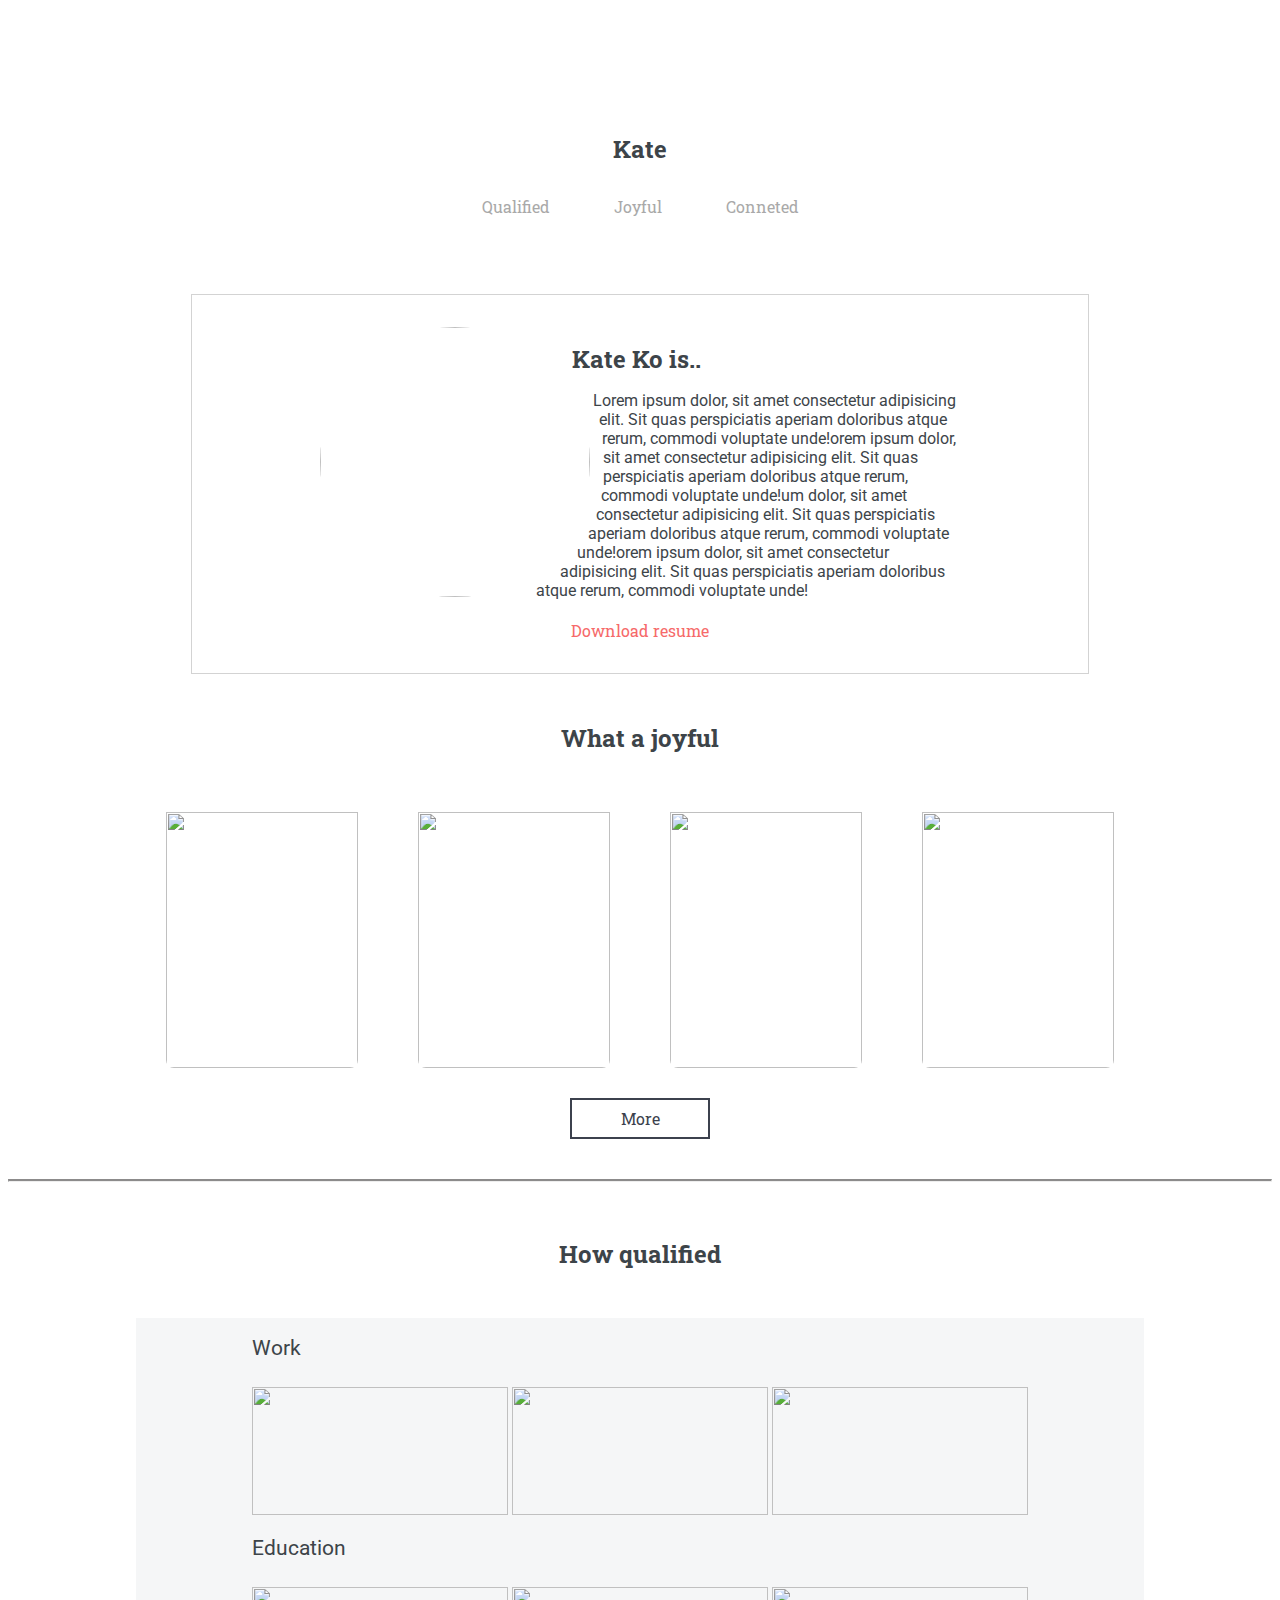
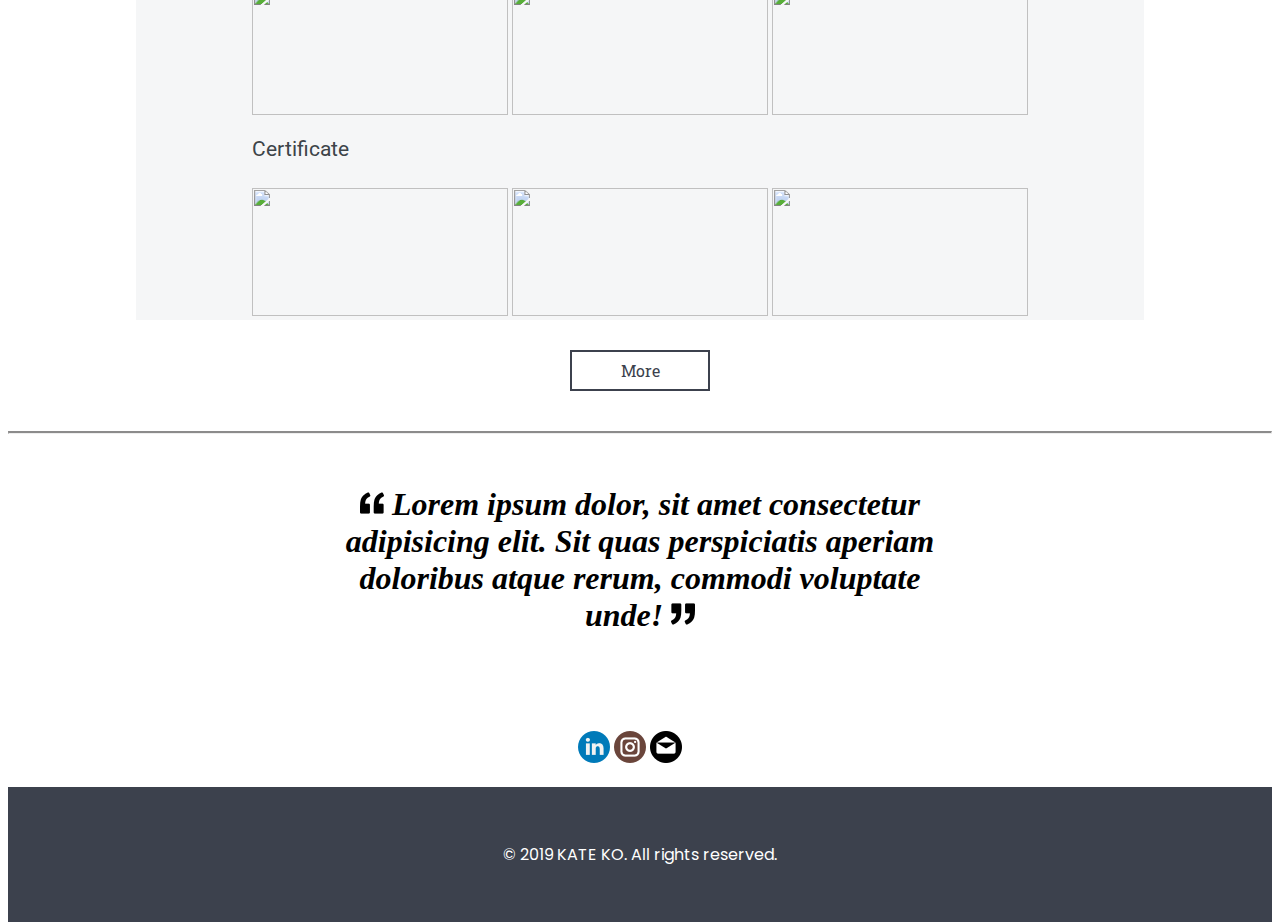
==== index.html @ 706d8738 "moved the file locations" ====
<!DOCTYPE html>
<html lang="en">
<head>
  <meta charset="UTF-8">
  <meta name="viewport" content="width=device-width, initial-scale=1.0">
  <meta http-equiv="X-UA-Compatible" content="ie=edge">
  <title>Kate Portfolio</title>
  <link rel="stylesheet" href="style.css">
</head>
<body>
  <div class="grid1">
    <header>
      <h1><a href="index.html">Kate</a></h1>
      <nav>
        <ul>
          <li><a href="#">Qualified</a></li>
          <li><a href="#">Joyful</a></li>
          <li><a href="#">Conneted</a></li>
        </ul>
      </nav>
    </header>  
    <main class="main">
      <section class="section1">
        <div class="profile">
        <img src="https://picsum.photos/300/200" id="mepic" alt="">
        <h1>Kate Ko is..</h1>
        <p> Lorem ipsum dolor, sit amet consectetur adipisicing elit. Sit quas perspiciatis aperiam doloribus atque rerum, commodi voluptate unde!orem ipsum dolor, sit amet consectetur adipisicing elit. Sit quas perspiciatis aperiam doloribus atque rerum, commodi voluptate unde!um dolor, sit amet consectetur adipisicing elit. Sit quas perspiciatis aperiam doloribus atque rerum, commodi voluptate unde!orem ipsum dolor, sit amet consectetur adipisicing elit. Sit quas perspiciatis aperiam doloribus atque rerum, commodi voluptate unde!</p>
        <div><a href="#" class="down">Download resume</a></div>
       </div>
      </section>
      <section>
        <div class="title"><h1>What a joyful</h1></div>
        <div class="section2">
          <img src="https://picsum.photos/300/300" alt="">
          <img src="https://picsum.photos/300/300" alt="">
          <img src="https://picsum.photos/300/300" alt="">
          <img src="https://picsum.photos/300/300" alt="">
        </div> 
        <div><a href="#" class="more">More</a></div>
      </section>
      <hr class="hr1">
      <section>
        <div class="title"><h1>How qualified</h1></div>
        <div class="section3">
          <div class="work">
            <h2>Work</h2>
            <img src="https://picsum.photos/300/200" alt="">
            <img src="https://picsum.photos/300/300" alt="">
            <img src="https://picsum.photos/300/300" alt="">
          </div>
          <div class="edu"><h2>Education</h2>
            <img src="https://picsum.photos/300/200" alt="">
            <img src="https://picsum.photos/300/300" alt="">
            <img src="https://picsum.photos/300/300" alt="">
          </div>
          <div class="certi"><h2>Certificate</h2>
            <img src="https://picsum.photos/300/200" alt="">
            <img src="https://picsum.photos/300/300" alt="">
            <img src="https://picsum.photos/300/300" alt="">
          </div>
        </div>  
        <div><a href="#" class="more">More</a></div>
      </section>
      <hr class="hr1">
      <section class="section4">
        <div class="quote">
          <cite> Lorem ipsum dolor, sit amet consectetur adipisicing elit. Sit quas perspiciatis aperiam doloribus atque rerum, commodi voluptate unde!</cite>
        </div>
      </section>
      <div class="social">
          <a href="#" class=""><img src="img/linkedin.png" alt="Linked in"></a>
          <a href="#" class=""><img src="img/instagram.png" alt="instagram"></a>
          <a href="#" class=""><img src="img/email.png" alt="instagram"></a>
      </div>
      <footer>
          <h6>&copy; 2019 KATE KO. All rights reserved.</h6>
      </footer> 
    </main>
  </div>



</body>
</html>
---- style.css ----
@import url("set.css");
@import url("font.css");

/* homepage  */


.grid1{
  display: grid;
  grid-template-columns: 1fr;
  grid-template-rows: [pg-st] 30vh [mn-st] 5vh [hd-end] auto [mn-end];
  grid-gap: 1em;
}

header{
  padding: 5em 0;
 
  background-image: url('https://picsum.photos/2000/2000');
  background-repeat: no-repeat;
  background-position: contain;
  color: darkgray;
  text-align: center;
 

  grid-column: 1/-1;
  grid-row: pg-st / hd-end;

  display: flex;
  flex-direction: column;
  justify-content: center;

}



nav ul{
  padding-left: 0;
  list-style-type: none;

  display: flex;
  justify-content: center;
}

nav a{
  padding: 2em;
  color: darkgray;
  text-decoration: none;
}

nav a:hover {
  color: #f66a6a;
}


.main {
  grid-column: 1/-1;
  grid-row: mn-st/hd-end;
}

main > section {
  padding: 2em 10vw;
  margin: auto;
  text-align: center;

  display: flex;
  flex-direction: column;
  justify-content: center;

} 


.section1{
  width: 50vw;
  background-color: white;
  border: 1px solid lightgray;
  box-shadow: 1px;
}

.profile {
  text-align: left;

}
#mepic {
  border-radius: 50%;
  margin-right: 17px;
  float: left;
  width: 30vmin;
  height: 30vmin;
  shape-outside: circle(50%);
}

.title{
  text-align: center;
  padding-bottom: 2em;
}

.section2 img{
  padding-top: 10px;
  width: 15vw;
  height: 20vw;
  border-radius: 0.5em;
}

.section2{
  display: flex;
  flex-direction: row;
  justify-content: space-around;
  align-items: center;
  flex-wrap: wrap;
}


.down {
  margin-top: 20px;
  color: #f66a6a;
  font-family: "Roboto Slab", serif;
  text-align: center;
  display: block;
}

.more {
  margin: auto;
  margin-top: 30px;
  color: #3c414d;
  font-family: "Roboto Slab", serif;
  text-align: center;
  border: 2px solid #3c414d;
  padding: 0.5em;
  width: 120px;
  display: block;

}

.more:hover{
  background-color: rgba(245, 106, 106, 0.05);
}

section a{
  color: #f66a6a;
  text-decoration: none;
  font-family: "Roboto Slab", serif;
  display: block;
}

hr.hr1{
	border-top: 2px solid #8c8b8b;
}

.section3 img{
  padding-top: 10px;
  width: 20vw;
  height: 10vw;
}

.section3{
  display: flex;
  flex-direction: row;
  justify-content: space-around;
  align-items: center;
  flex-wrap: wrap;
  background-color:#f5f6f7;
}

.section4{
  position: relative;
  height: 25vh;

}

.quote {
  position: absolute;
  left:25%;
  right:25%;
  top: 5%;
  padding: 30px 0 15px 0;
  font-size: 2em;
  font-weight: 600;


}

.quote:before{
  content: url(img/left-quote.png);
 
}
.quote:after{
  content: url(img/right-quote.png);
}

.social{
  padding-right: 20px;
  padding-bottom: 20px;
  text-align: center;
}

footer {
  height: 15vh;
  background-color: #3c414d;
  color: white;

  display: flex;
  justify-content: flex-start;
}
footer h6 {
  margin: auto;
  
  font-size: 1em;
  font-weight: normal;
}


.gallerywrap img{
  padding-top: 10px;
  padding-right: 10px;
  width: 15vw;
  height: 15vw;
  border-radius: 0.5em;
}




/* for cross browsing & responsive  */

@media only screen and (max-width: 600px) { 
  .quote {
    font-size: 1.3em;
  }
  .section1{
    width: 70vw;
  } 

  .section2 img{
    width: 60vw;
    height: 80vw;
    border-radius: 0.5em;
  }

  .section3 img{
    width: 64vw;
    height: 35vw;
  }

  .gallerywrap img{
    padding-top: 70px;
    padding-right: 70px;
  }
  
}
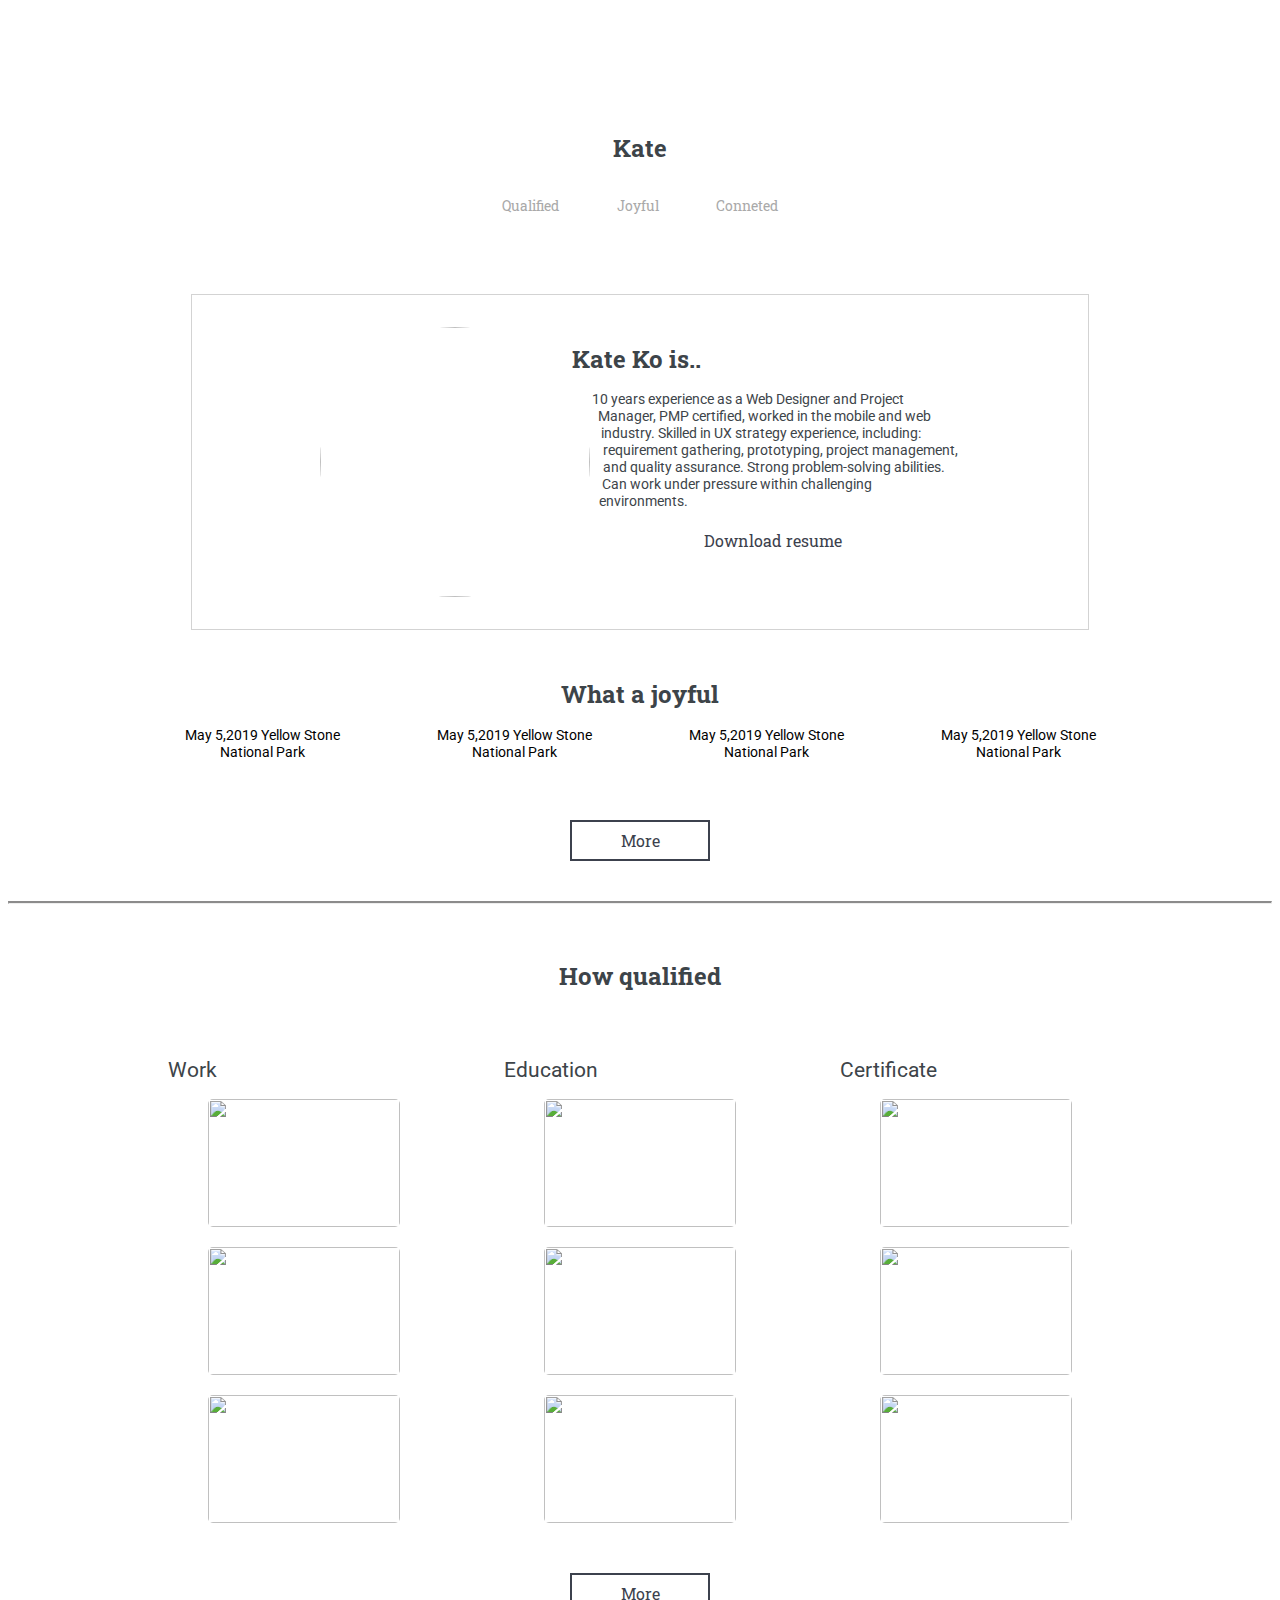
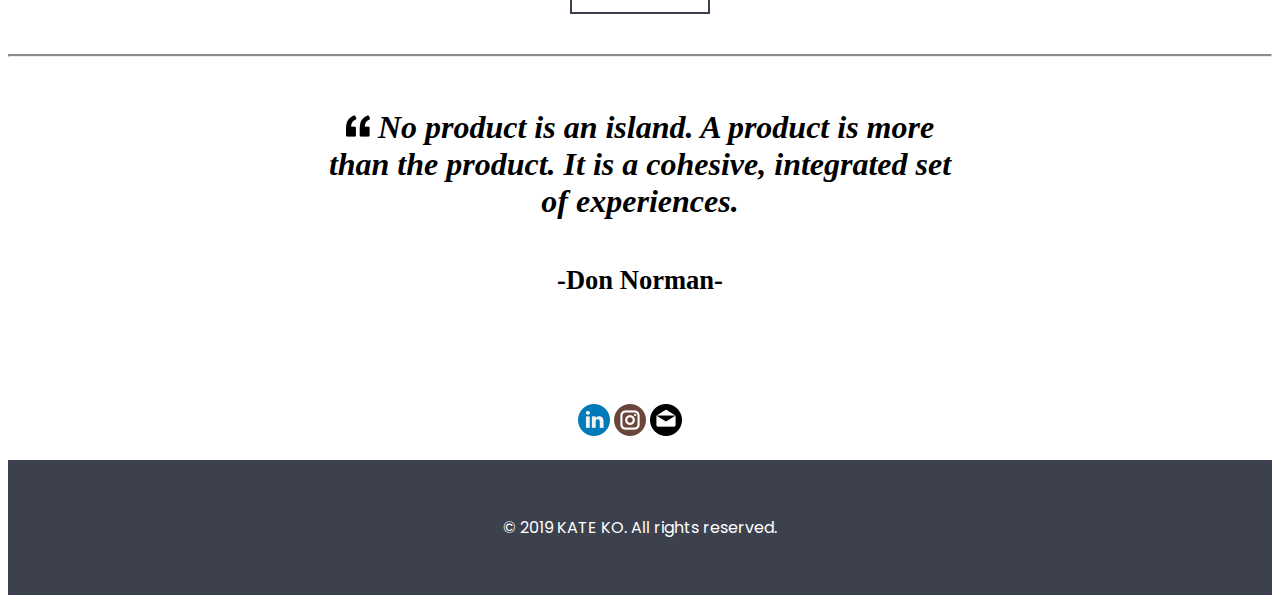
==== commit 17b2f072: "update all page" ====
--- a/index.html
+++ b/index.html
@@ -13,28 +13,40 @@
       <h1><a href="index.html">Kate</a></h1>
       <nav>
         <ul>
-          <li><a href="#">Qualified</a></li>
-          <li><a href="#">Joyful</a></li>
-          <li><a href="#">Conneted</a></li>
+            <li><a href="qualified.html">Qualified</a></li>
+            <li><a href="joyful.html">Joyful</a></li>
+            <li><a href="connected.html">Conneted</a></li>
         </ul>
       </nav>
     </header>  
-    <main class="main">
+    <main>
       <section class="section1">
         <div class="profile">
         <img src="https://picsum.photos/300/200" id="mepic" alt="">
         <h1>Kate Ko is..</h1>
-        <p> Lorem ipsum dolor, sit amet consectetur adipisicing elit. Sit quas perspiciatis aperiam doloribus atque rerum, commodi voluptate unde!orem ipsum dolor, sit amet consectetur adipisicing elit. Sit quas perspiciatis aperiam doloribus atque rerum, commodi voluptate unde!um dolor, sit amet consectetur adipisicing elit. Sit quas perspiciatis aperiam doloribus atque rerum, commodi voluptate unde!orem ipsum dolor, sit amet consectetur adipisicing elit. Sit quas perspiciatis aperiam doloribus atque rerum, commodi voluptate unde!</p>
+        <p> 10 years experience as a Web Designer and Project Manager, PMP certified, worked in the mobile and web industry. Skilled in UX strategy experience, including: requirement gathering, prototyping, project management, and quality assurance. Strong problem-solving abilities. Can work under pressure within challenging environments.</p>
         <div><a href="#" class="down">Download resume</a></div>
        </div>
       </section>
       <section>
         <div class="title"><h1>What a joyful</h1></div>
         <div class="section2">
-          <img src="https://picsum.photos/300/300" alt="">
-          <img src="https://picsum.photos/300/300" alt="">
-          <img src="https://picsum.photos/300/300" alt="">
-          <img src="https://picsum.photos/300/300" alt="">
+          <figure class="card"> 
+            <img src="https://picsum.photos/300/400" alt="">
+            <figcaption> May 5,2019 Yellow Stone National Park</figcaption>
+          </figure>
+          <figure class="card"> 
+              <img src="https://picsum.photos/300/400" alt="">
+              <figcaption> May 5,2019 Yellow Stone National Park</figcaption>
+         </figure>
+         <figure class="card"> 
+            <img src="https://picsum.photos/300/400" alt="">
+            <figcaption> May 5,2019 Yellow Stone National Park</figcaption>
+        </figure>
+        <figure class="card"> 
+            <img src="https://picsum.photos/300/400" alt="">
+            <figcaption> May 5,2019 Yellow Stone National Park</figcaption>
+        </figure>
         </div> 
         <div><a href="#" class="more">More</a></div>
       </section>
@@ -44,19 +56,19 @@
         <div class="section3">
           <div class="work">
             <h2>Work</h2>
-            <img src="https://picsum.photos/300/200" alt="">
-            <img src="https://picsum.photos/300/300" alt="">
-            <img src="https://picsum.photos/300/300" alt="">
+            <figure><img src="https://picsum.photos/300/200" alt=""></figure>
+            <figure><img src="https://picsum.photos/300/300" alt=""></figure>
+            <figure><img src="https://picsum.photos/300/300" alt=""></figure>
           </div>
           <div class="edu"><h2>Education</h2>
-            <img src="https://picsum.photos/300/200" alt="">
-            <img src="https://picsum.photos/300/300" alt="">
-            <img src="https://picsum.photos/300/300" alt="">
+            <figure><img src="https://picsum.photos/300/200" alt=""></figure>
+            <figure><img src="https://picsum.photos/300/300" alt=""></figure>
+            <figure><img src="https://picsum.photos/300/300" alt=""></figure>
           </div>
           <div class="certi"><h2>Certificate</h2>
-            <img src="https://picsum.photos/300/200" alt="">
-            <img src="https://picsum.photos/300/300" alt="">
-            <img src="https://picsum.photos/300/300" alt="">
+            <figure><img src="https://picsum.photos/300/200" alt=""></figure>
+            <figure><img src="https://picsum.photos/300/300" alt=""></figure>
+            <figure><img src="https://picsum.photos/300/300" alt=""></figure>
           </div>
         </div>  
         <div><a href="#" class="more">More</a></div>
@@ -64,7 +76,11 @@
       <hr class="hr1">
       <section class="section4">
         <div class="quote">
-          <cite> Lorem ipsum dolor, sit amet consectetur adipisicing elit. Sit quas perspiciatis aperiam doloribus atque rerum, commodi voluptate unde!</cite>
+          <cite> No product is an island. A product is more than the product.
+              It is a cohesive, integrated set of experiences.</cite>
+              <h5>-Don Norman-</h5>
+             
+
         </div>
       </section>
       <div class="social">
--- a/style.css
+++ b/style.css
@@ -51,7 +51,7 @@
 }
 
 
-.main {
+main {
   grid-column: 1/-1;
   grid-row: mn-st/hd-end;
 }
@@ -93,13 +93,43 @@
   padding-bottom: 2em;
 }
 
-.section2 img{
-  padding-top: 10px;
+
+.card {
+  border-radius: 2px;
+  margin: 1rem;
+  position: relative;
+  box-shadow: 0 19px 38px rgba(0,0,0,0.30), 0 15px 12px rgba(0,0,0,0.22);
+  
+}
+
+.card img {
   width: 15vw;
-  height: 20vw;
-  border-radius: 0.5em;
-}
-
+  height: 20vh;
+  height: auto;
+  display: block;
+  border-top-left-radius: 5px;
+  border-top-right-radius: 5px;
+}
+
+.card figcaption {
+  position: absolute;
+  bottom:0;
+  left: 0;
+  right: 0;
+  color: black;
+  background-color: rgba(255, 255, 255, 0.4);
+  text-align: center;
+  padding: 0.9em;
+
+}
+
+
+.card:hover img {
+  box-shadow: 0 3px 6px rgba(0,0,0,0.16), 0 3px 6px rgba(0,0,0,0.23);
+}
+
+
+/* how qualified */
 .section2{
   display: flex;
   flex-direction: row;
@@ -110,9 +140,8 @@
 
 
 .down {
+  color: #3c414d;
   margin-top: 20px;
-  color: #f66a6a;
-  font-family: "Roboto Slab", serif;
   text-align: center;
   display: block;
 }
@@ -131,7 +160,8 @@
 }
 
 .more:hover{
-  background-color: rgba(245, 106, 106, 0.05);
+  background-color: white;
+  border-color: #f66a6a;
 }
 
 section a{
@@ -146,9 +176,15 @@
 }
 
 .section3 img{
-  padding-top: 10px;
-  width: 20vw;
+  width: 15vw;
   height: 10vw;
+  border-radius: 5px;
+
+}
+
+.section3 figure:hover img{
+  -webkit-transform: scale(1.1);
+	transform: scale(1.1);
 }
 
 .section3{
@@ -157,7 +193,6 @@
   justify-content: space-around;
   align-items: center;
   flex-wrap: wrap;
-  background-color:#f5f6f7;
 }
 
 .section4{
@@ -182,13 +217,12 @@
   content: url(img/left-quote.png);
  
 }
-.quote:after{
-  content: url(img/right-quote.png);
-}
+
 
 .social{
   padding-right: 20px;
   padding-bottom: 20px;
+  margin-top: 50px;
   text-align: center;
 }
 
@@ -207,21 +241,116 @@
   font-weight: normal;
 }
 
+/* joyful page style */
+
+
+.gallerywrap {
+  margin: 70px 50px 100px 50px;
+  display: flex;
+  flex-direction: row;
+  justify-content: center;
+  flex-wrap: wrap;
+}
+
 
 .gallerywrap img{
-  padding-top: 10px;
-  padding-right: 10px;
-  width: 15vw;
-  height: 15vw;
-  border-radius: 0.5em;
-}
-
-
-
-
-/* for cross browsing & responsive  */
-
-@media only screen and (max-width: 600px) { 
+  width: 20vw;
+  height: 20vw;
+  display: block;
+  box-shadow: -1px 0px 0px rgba(0,0,0,0.03);
+  border-radius: 4px;
+} 
+
+.gallerywrap figure:hover img{
+  -webkit-transform: scale(1.1);
+	transform: scale(1.1);
+}
+
+.galcard {
+  position: relative;
+}
+.galcard figcaption {
+  position: absolute;
+  bottom:0;
+  left: 0;
+  right: 0;
+  color: black;
+  background-color: rgba(255, 255, 255, 0.4);
+  text-align: center;
+  padding: 0.9em;
+  display: block;
+
+}
+
+
+/* connected page style */
+
+
+/* form style */
+
+.contact{
+  margin: auto;
+}
+
+.form {
+  width: 400px;
+  margin: auto;
+  position: relative;
+  border: 1px solid lightsalmon;
+  border-radius: 0.375em;
+  background-color: white;
+  }
+
+
+.label {
+  padding: 0.5em;
+}
+
+.input {
+  padding-left: 5px;
+}
+
+input {
+  width: 100%;
+  padding: 5px;
+  border: 1px solid lightslategray;
+  border-radius: 4px;
+}
+
+input:focus {
+  outline: 0;
+  border: 1px solid lightsalmon;
+}
+
+/* button style */
+
+.button{
+  padding-top: 20px;
+}
+
+
+button.submit{
+  width: 100%;
+  height: 3em;
+  background-color: #e7746f;
+  border: 1px solid #e7746f;
+  border-radius: 4px;
+  color: white;
+  font-size: 1em;
+  font-weight: 700;
+  text-decoration: none;
+  cursor: pointer;
+}
+
+button:hover{
+  border: 1px solid #5d4954;
+  transition-property: box-shadow;
+  box-shadow: 0 1px 3px rgba(0, 0, 0, 0.12), 0 1px 2px rgba(0, 0, 0, 0.24); 
+  transition : 0.3s ease; 
+}
+
+
+@media only screen and (max-width: 800px) { 
   .quote {
     font-size: 1.3em;
   }
@@ -229,20 +358,29 @@
     width: 70vw;
   } 
 
-  .section2 img{
+  .card img{
     width: 60vw;
     height: 80vw;
     border-radius: 0.5em;
   }
 
+
   .section3 img{
     width: 64vw;
     height: 35vw;
   }
 
   .gallerywrap img{
-    padding-top: 70px;
-    padding-right: 70px;
-  }
-  
-}
+    width: 70vw;
+    height: 70vw;
+  }
+
+  .gallerywrap {
+    margin: 30px 10px 50px 10px;
+    display: flex;
+    flex-direction: row;
+    justify-content: center;
+    flex-wrap: wrap;
+  }
+
+}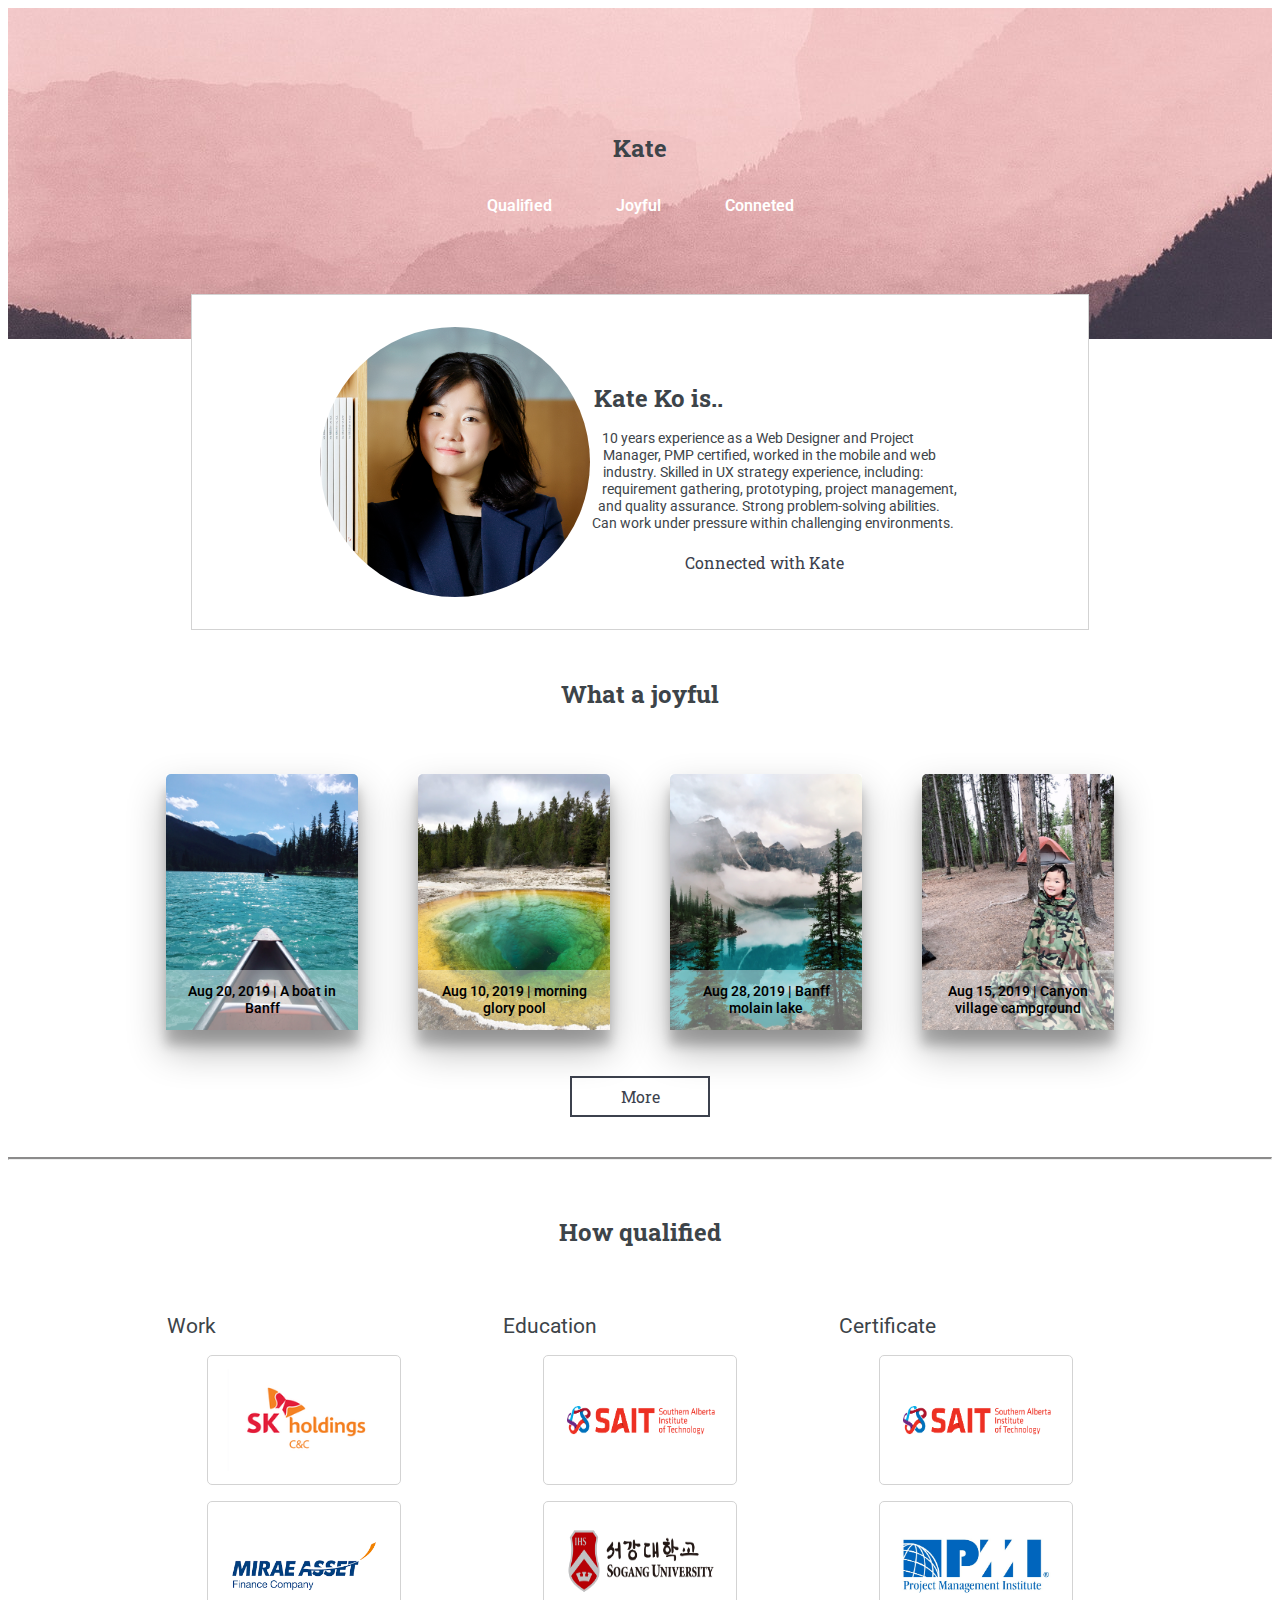
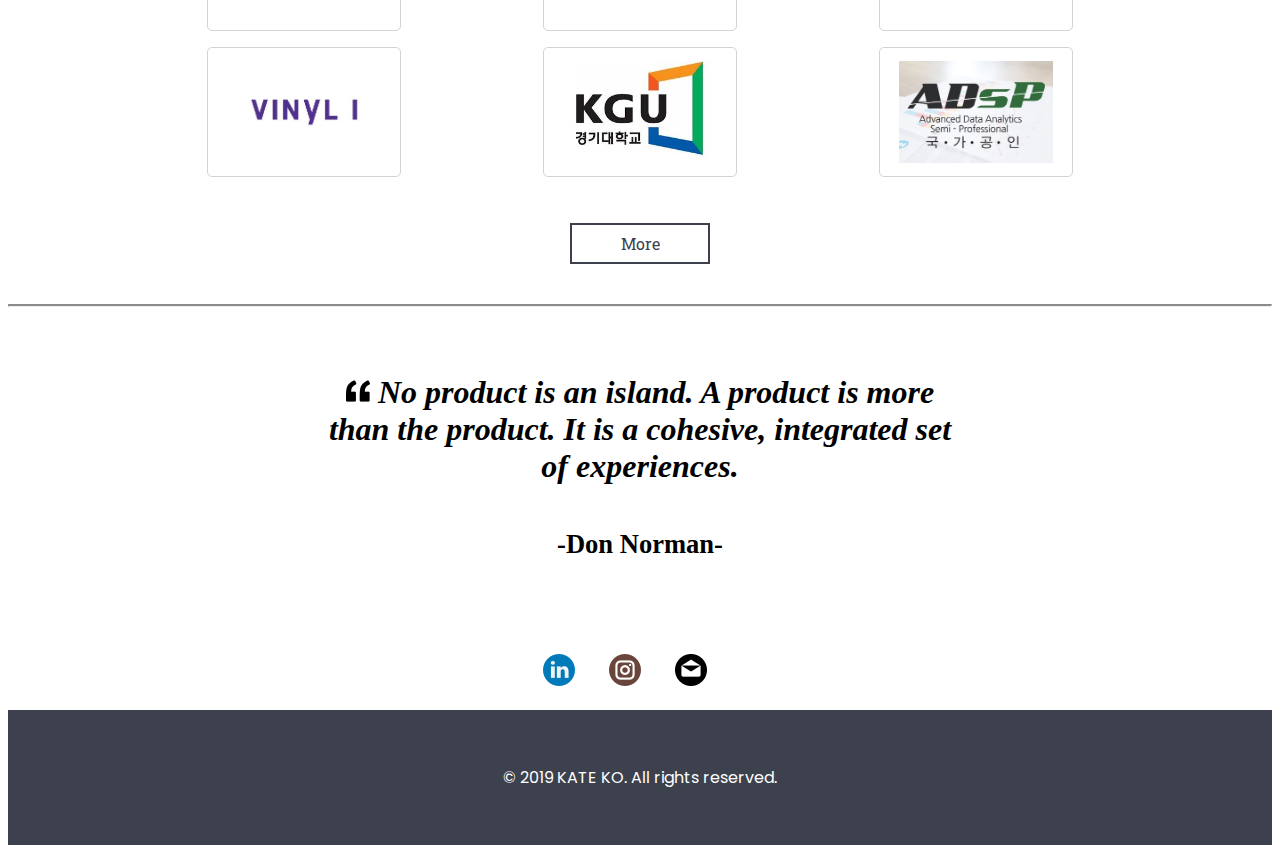
==== commit 2c051583: "update img and link" ====
--- a/index.html
+++ b/index.html
@@ -13,42 +13,42 @@
       <h1><a href="index.html">Kate</a></h1>
       <nav>
         <ul>
-            <li><a href="qualified.html">Qualified</a></li>
-            <li><a href="joyful.html">Joyful</a></li>
-            <li><a href="connected.html">Conneted</a></li>
+            <li class="menu"><a href="qualified.html">Qualified</a></li>
+            <li class="menu"><a href="joyful.html">Joyful</a></li>
+            <li class="menu"><a href="connected.html">Conneted</a></li>
         </ul>
       </nav>
     </header>  
     <main>
       <section class="section1">
         <div class="profile">
-        <img src="https://picsum.photos/300/200" id="mepic" alt="">
+        <img src="img/picme.jpg" id="mepic" alt="Kate image">
         <h1>Kate Ko is..</h1>
         <p> 10 years experience as a Web Designer and Project Manager, PMP certified, worked in the mobile and web industry. Skilled in UX strategy experience, including: requirement gathering, prototyping, project management, and quality assurance. Strong problem-solving abilities. Can work under pressure within challenging environments.</p>
-        <div><a href="#" class="down">Download resume</a></div>
+        <div><a href="connected.html" class="down" >Connected with Kate</a></div>
        </div>
       </section>
       <section>
         <div class="title"><h1>What a joyful</h1></div>
         <div class="section2">
           <figure class="card"> 
-            <img src="https://picsum.photos/300/400" alt="">
-            <figcaption> May 5,2019 Yellow Stone National Park</figcaption>
+            <img src="img/banff.jpg" alt="[Aug 2019] a boat in Banff">
+            <figcaption> Aug 20, 2019 | A boat in Banff</figcaption>
           </figure>
           <figure class="card"> 
-              <img src="https://picsum.photos/300/400" alt="">
-              <figcaption> May 5,2019 Yellow Stone National Park</figcaption>
+              <img src="img/y3.jpg" alt="[Aug 2019] morning glory pool">
+              <figcaption> Aug 10, 2019 | morning glory pool</figcaption>
          </figure>
          <figure class="card"> 
-            <img src="https://picsum.photos/300/400" alt="">
-            <figcaption> May 5,2019 Yellow Stone National Park</figcaption>
+            <img src="img/molain.jpg" alt="[Aug 2019] molain lake">
+            <figcaption>  Aug 28, 2019 | Banff molain lake</figcaption>
         </figure>
         <figure class="card"> 
-            <img src="https://picsum.photos/300/400" alt="">
-            <figcaption> May 5,2019 Yellow Stone National Park</figcaption>
+            <img src="img/y4.jpg" alt="[Aug 2019] Canyon village campground">
+            <figcaption> Aug 15, 2019 | Canyon village campground</figcaption>
         </figure>
         </div> 
-        <div><a href="#" class="more">More</a></div>
+        <div><a href="joyful.html" class="more">More</a></div>
       </section>
       <hr class="hr1">
       <section>
@@ -56,22 +56,22 @@
         <div class="section3">
           <div class="work">
             <h2>Work</h2>
-            <figure><img src="https://picsum.photos/300/200" alt=""></figure>
-            <figure><img src="https://picsum.photos/300/300" alt=""></figure>
-            <figure><img src="https://picsum.photos/300/300" alt=""></figure>
+            <figure><img src="img/sk.png" alt="sk logo"></figure>
+            <figure><img src="img/mirae.png" alt="mirae asset logo"></figure>
+            <figure><img src="img/vinyl.jpg" alt="vinyl logo"></figure>
           </div>
           <div class="edu"><h2>Education</h2>
-            <figure><img src="https://picsum.photos/300/200" alt=""></figure>
-            <figure><img src="https://picsum.photos/300/300" alt=""></figure>
-            <figure><img src="https://picsum.photos/300/300" alt=""></figure>
+            <figure><img src="img/sait.png" alt="sait logo"></figure>
+            <figure><img src="img/seogang.PNG" alt="seogang logo"></figure>
+            <figure><img src="img/kyonggi.jpg" alt="kyonggi logo"></figure>
           </div>
           <div class="certi"><h2>Certificate</h2>
-            <figure><img src="https://picsum.photos/300/200" alt=""></figure>
-            <figure><img src="https://picsum.photos/300/300" alt=""></figure>
-            <figure><img src="https://picsum.photos/300/300" alt=""></figure>
+            <figure><img src="img/sait.png" alt="sait logo"></figure>
+            <figure><img src="img/pmi.jpg" alt="PMI logo"></figure>
+            <figure><img src="img/adsp.jpg" alt="adsp logo"></figure>
           </div>
         </div>  
-        <div><a href="#" class="more">More</a></div>
+        <div><a href="qualified.html" class="more">More</a></div>
       </section>
       <hr class="hr1">
       <section class="section4">
@@ -84,9 +84,9 @@
         </div>
       </section>
       <div class="social">
-          <a href="#" class=""><img src="img/linkedin.png" alt="Linked in"></a>
-          <a href="#" class=""><img src="img/instagram.png" alt="instagram"></a>
-          <a href="#" class=""><img src="img/email.png" alt="instagram"></a>
+          <a href="https://www.linkedin.com/in/kate-ko-007438185/" target="_blank"><img src="img/linkedin.png" alt="Linked in"></a>
+          <a href="https://www.instagram.com/" target="_blank"><img src="img/instagram.png" alt="instagram"></a>
+          <a href="mailto:katekocalgary@gmail.com" title="mailto"><img src="img/email.png" alt="instagram"></a>
       </div>
       <footer>
           <h6>&copy; 2019 KATE KO. All rights reserved.</h6>
@@ -94,7 +94,5 @@
     </main>
   </div>
 
-
-
 </body>
 </html>--- a/style.css
+++ b/style.css
@@ -1,9 +1,11 @@
 @import url("set.css");
 @import url("font.css");
 
-/* homepage  */
-
-
+/* * * * * * * * * * * * * * * * * * *
+Home
+* * * * * * * * * * * * * * * * * * */
+
+/* header start  */
 .grid1{
   display: grid;
   grid-template-columns: 1fr;
@@ -14,7 +16,7 @@
 header{
   padding: 5em 0;
  
-  background-image: url('https://picsum.photos/2000/2000');
+  background-image: url('img/hero.jpg');
   background-repeat: no-repeat;
   background-position: contain;
   color: darkgray;
@@ -27,10 +29,7 @@
   display: flex;
   flex-direction: column;
   justify-content: center;
-
-}
-
-
+}
 
 nav ul{
   padding-left: 0;
@@ -50,6 +49,10 @@
   color: #f66a6a;
 }
 
+/* header end  */
+
+
+/* main start  */
 
 main {
   grid-column: 1/-1;
@@ -64,9 +67,7 @@
   display: flex;
   flex-direction: column;
   justify-content: center;
-
 } 
-
 
 .section1{
   width: 50vw;
@@ -119,17 +120,16 @@
   color: black;
   background-color: rgba(255, 255, 255, 0.4);
   text-align: center;
+  font-weight: 550;
   padding: 0.9em;
 
 }
-
 
 .card:hover img {
   box-shadow: 0 3px 6px rgba(0,0,0,0.16), 0 3px 6px rgba(0,0,0,0.23);
 }
 
 
-/* how qualified */
 .section2{
   display: flex;
   flex-direction: row;
@@ -175,11 +175,19 @@
 	border-top: 2px solid #8c8b8b;
 }
 
-.section3 img{
+.section3 figure{
+  background-color: white;
   width: 15vw;
   height: 10vw;
   border-radius: 5px;
-
+  border: 1px solid lightgray;
+
+}
+
+.section3 img{
+  width: 12vw;
+  height: 8vw;
+  padding-top: 1vw;
 }
 
 .section3 figure:hover img{
@@ -205,12 +213,10 @@
   position: absolute;
   left:25%;
   right:25%;
-  top: 5%;
-  padding: 30px 0 15px 0;
+  top: 10%;
+  padding: 30px 0 100px 0;
   font-size: 2em;
   font-weight: 600;
-
-
 }
 
 .quote:before{
@@ -218,12 +224,18 @@
  
 }
 
+/* main end  */
+
+
+/* Social medida & public footer  */
 
 .social{
-  padding-right: 20px;
   padding-bottom: 20px;
   margin-top: 50px;
   text-align: center;
+}
+.social img{
+  padding-right: 30px;
 }
 
 footer {
@@ -241,7 +253,68 @@
   font-weight: normal;
 }
 
-/* joyful page style */
+
+
+
+/* * * * * * * * * * * * * * * * * * *
+qualified page
+* * * * * * * * * * * * * * * * * * */
+
+.profile h1{
+  margin-top: 55px;
+}
+img.cpic{
+  position: relative;
+}
+.callout {
+  width: 140px;
+  height: 100px;
+  position: absolute;
+  right: 20%;
+  top: 250px;
+  color: #f66a6a;
+  font-family: "Roboto Slab", serif;
+  font-weight: 600;
+  font-size: 1.2em;
+  padding: 10px;
+  background-color: white;
+	border-radius: 3px;
+	box-shadow: 0px 0px 20px #999;
+	margin: 25px;
+	min-height: 50px;
+	border: 1px solid lightgray;
+	text-shadow:c 0 0 1px #000;
+}
+
+.callout img{
+  position: absolute;
+  right: 10px;
+  top: 8px;
+  height: 120px;
+  width: 120px;
+  display: block;
+  padding-left: 50px;
+}
+.callout::before {
+	content: "";
+	width: 0px;
+	height: 0px;
+	border: 0.8em solid transparent;
+	position: absolute;
+}
+.callout::before {
+  content: "";
+	right: 7px;
+	bottom: -20px;
+	border-top: 10px solid white;
+}
+
+
+
+
+/* * * * * * * * * * * * * * * * * * *
+joyful page 
+* * * * * * * * * * * * * * * * * * */
 
 
 .gallerywrap {
@@ -260,11 +333,6 @@
   box-shadow: -1px 0px 0px rgba(0,0,0,0.03);
   border-radius: 4px;
 } 
-
-.gallerywrap figure:hover img{
-  -webkit-transform: scale(1.1);
-	transform: scale(1.1);
-}
 
 .galcard {
   position: relative;
@@ -282,23 +350,36 @@
 
 }
 
-
-/* connected page style */
-
-
-/* form style */
+.gallerywrap figure:hover img{
+  -webkit-transform: scale(1.1);
+	transform: scale(1.1);
+}
+
+.gallerywrap figure:hover figcaption{
+  -webkit-transform: scale(1.1);
+	transform: scale(1.1);
+}
+
+
+
+/* * * * * * * * * * * * * * * * * * *
+connected page style
+* * * * * * * * * * * * * * * * * * */
+
+/* form */
 
 .contact{
   margin: auto;
 }
 
 .form {
-  width: 400px;
-  margin: auto;
+  width: 50vw;
+  margin: 150px auto 100px auto;
   position: relative;
   border: 1px solid lightsalmon;
   border-radius: 0.375em;
   background-color: white;
+  text-align: center;
   }
 
 
@@ -308,10 +389,12 @@
 
 .input {
   padding-left: 5px;
+  height: 3em;
 }
 
 input {
-  width: 100%;
+  width: 25vw;
+  height: 1em;
   padding: 5px;
   border: 1px solid lightslategray;
   border-radius: 4px;
@@ -322,6 +405,19 @@
   border: 1px solid lightsalmon;
 }
 
+textarea {
+  width: 25vw;
+  height: 60px;;
+  padding: 5px;
+  border: 1px solid lightslategray;
+  border-radius: 4px;
+}
+
+textarea:focus {
+  outline: 0;
+  border: 1px solid lightsalmon;
+}
+
 /* button style */
 
 .button{
@@ -330,7 +426,9 @@
 
 
 button.submit{
-  width: 100%;
+  margin-top: 20px;
+  margin-bottom: 20px;
+  width: 300px;
   height: 3em;
   background-color: #e7746f;
   border: 1px solid #e7746f;
@@ -370,6 +468,9 @@
     height: 35vw;
   }
 
+  .callout {
+    display: none;
+  }
   .gallerywrap img{
     width: 70vw;
     height: 70vw;
@@ -383,4 +484,12 @@
     flex-wrap: wrap;
   }
 
-}+  .form {
+    width: 80vw;
+  }
+
+  input,textarea {
+      width: 70vw;
+  }
+    
+} 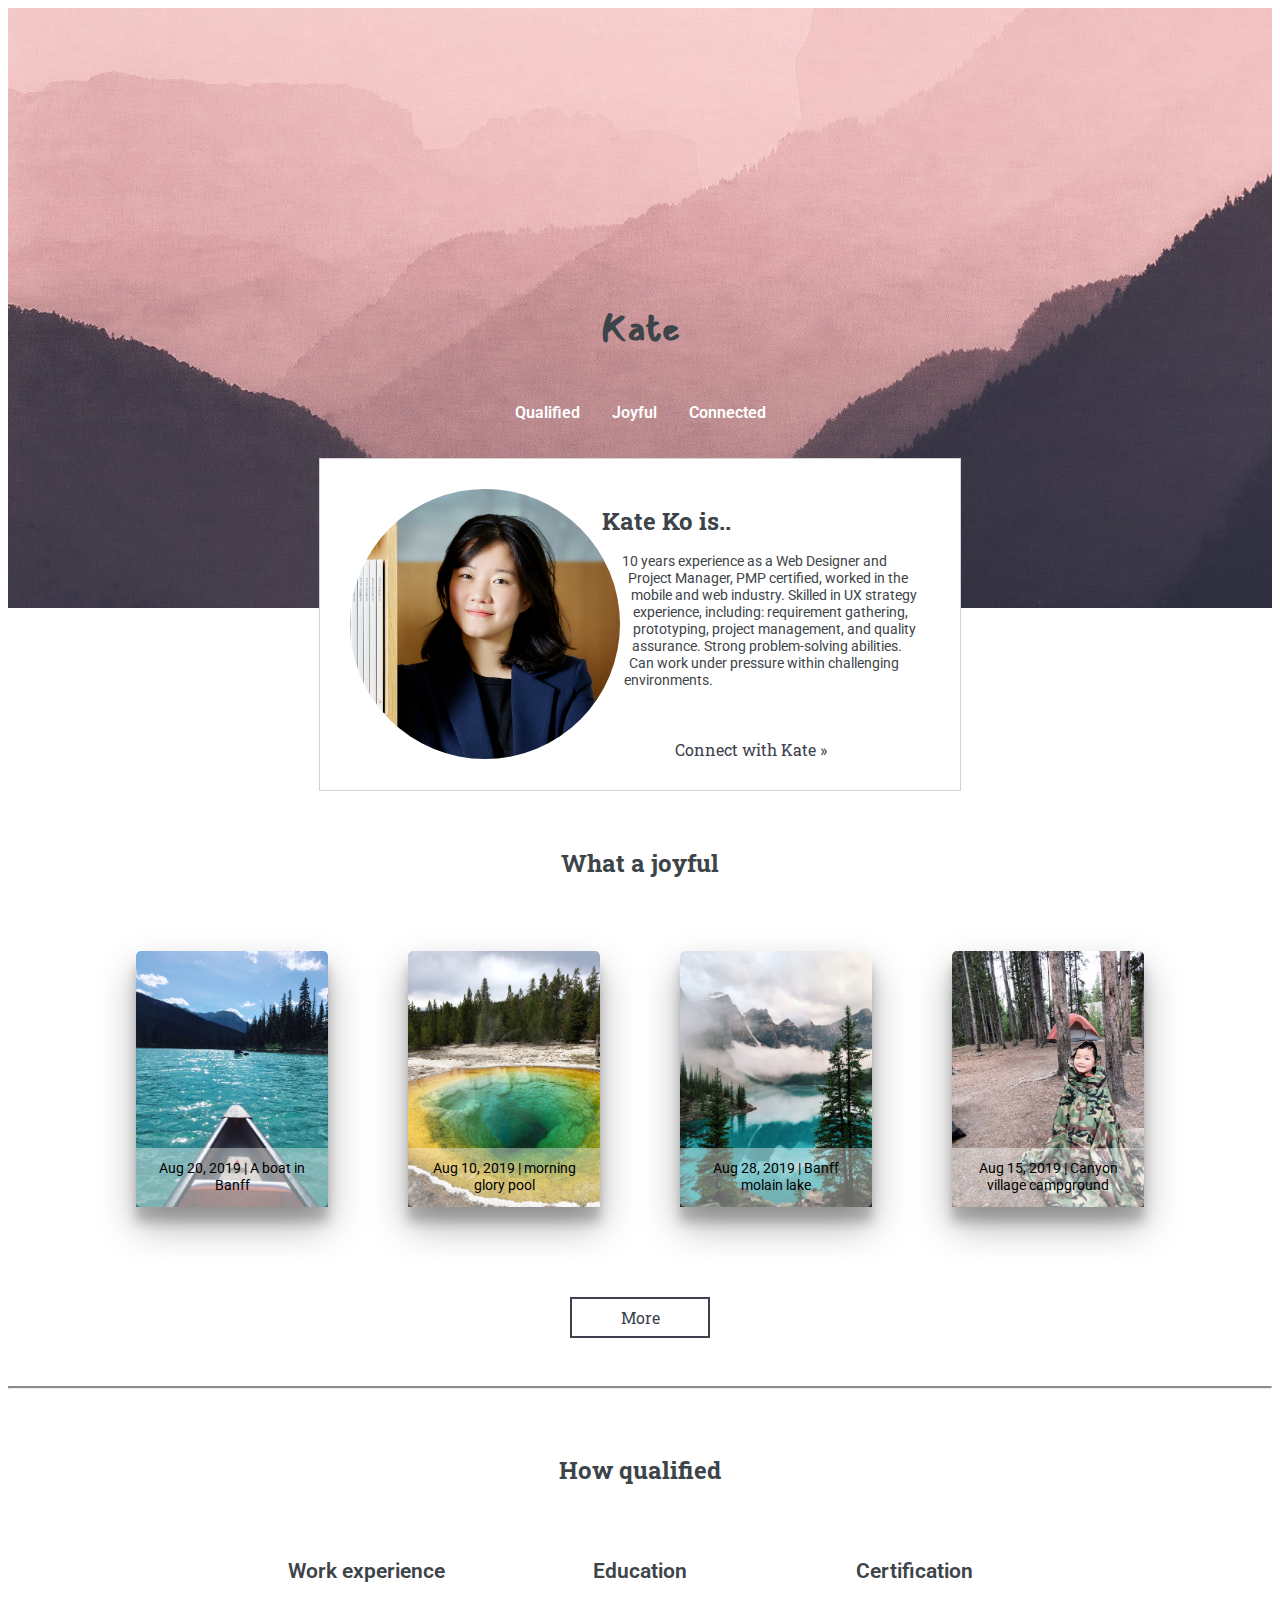
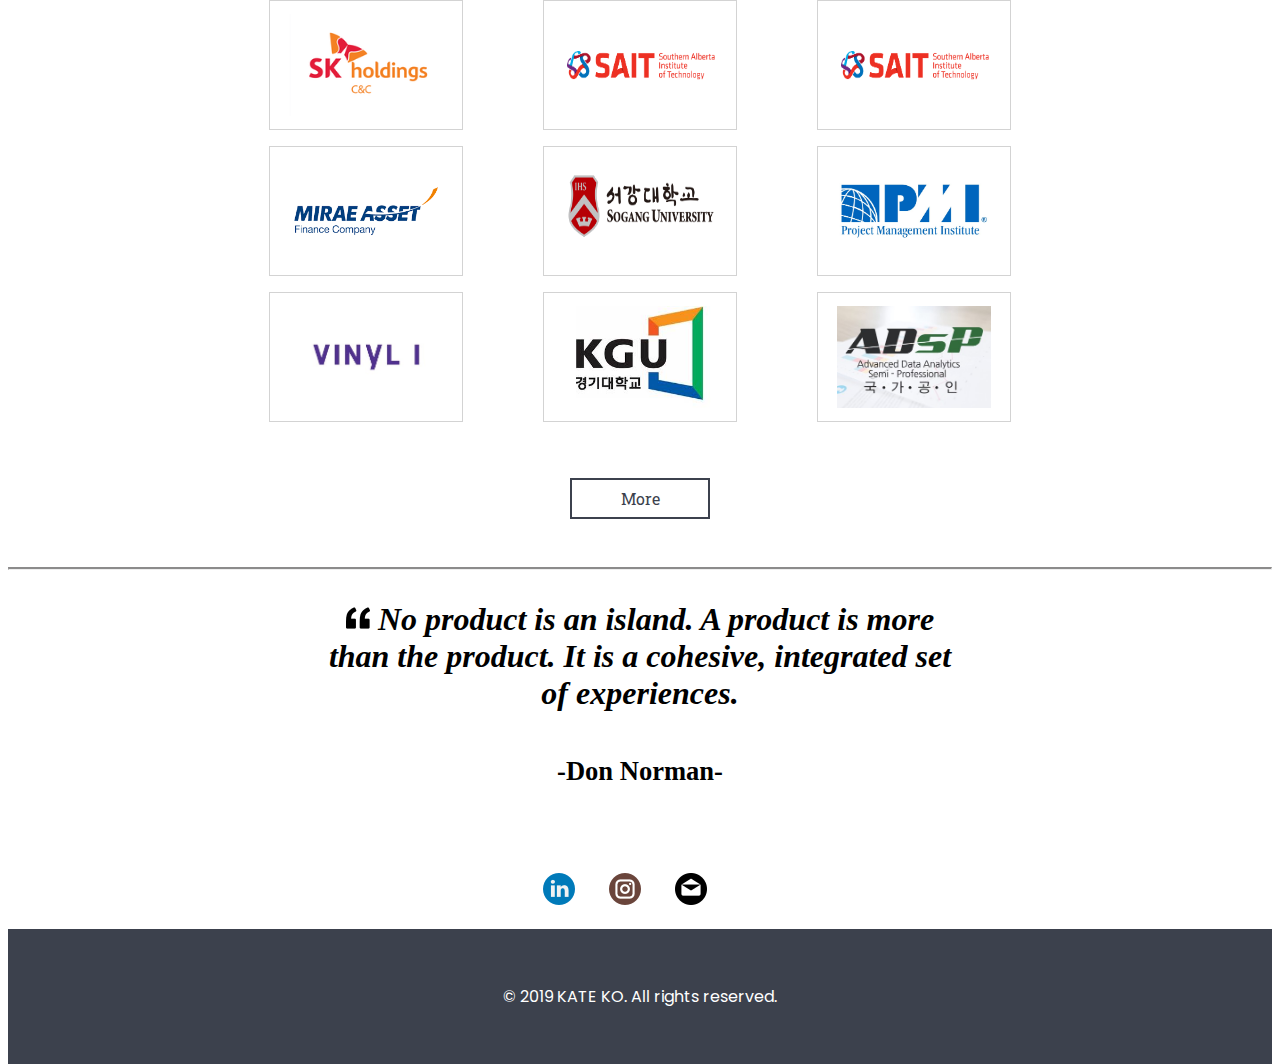
==== commit 32c794a0: "updated all pages" ====
--- a/index.html
+++ b/index.html
@@ -7,27 +7,36 @@
   <title>Kate Portfolio</title>
   <link rel="stylesheet" href="style.css">
 </head>
+
 <body>
+  <!-- Grid Wrap Start-->
   <div class="grid1">
+    <!-- Header Start -->
     <header>
-      <h1><a href="index.html">Kate</a></h1>
+      <a href="index.html" class="logo">Kate</a>
       <nav>
         <ul>
             <li class="menu"><a href="qualified.html">Qualified</a></li>
             <li class="menu"><a href="joyful.html">Joyful</a></li>
-            <li class="menu"><a href="connected.html">Conneted</a></li>
+            <li class="menu"><a href="connected.html">Connected</a></li>
         </ul>
       </nav>
-    </header>  
+    </header> 
+    <!-- Header End--> 
+
+    <!-- Main Start -->
     <main>
+      <!-- Section 1 -->
       <section class="section1">
         <div class="profile">
         <img src="img/picme.jpg" id="mepic" alt="Kate image">
         <h1>Kate Ko is..</h1>
         <p> 10 years experience as a Web Designer and Project Manager, PMP certified, worked in the mobile and web industry. Skilled in UX strategy experience, including: requirement gathering, prototyping, project management, and quality assurance. Strong problem-solving abilities. Can work under pressure within challenging environments.</p>
-        <div><a href="connected.html" class="down" >Connected with Kate</a></div>
+        <div><a href="connected.html" class="down" >Connect with Kate &raquo;</a></div>
        </div>
       </section>
+
+      <!-- Section 2 -->
       <section>
         <div class="title"><h1>What a joyful</h1></div>
         <div class="section2">
@@ -50,12 +59,15 @@
         </div> 
         <div><a href="joyful.html" class="more">More</a></div>
       </section>
+
       <hr class="hr1">
+
+      <!-- Section 3 -->
       <section>
         <div class="title"><h1>How qualified</h1></div>
         <div class="section3">
           <div class="work">
-            <h2>Work</h2>
+            <h2>Work experience</h2>
             <figure><img src="img/sk.png" alt="sk logo"></figure>
             <figure><img src="img/mirae.png" alt="mirae asset logo"></figure>
             <figure><img src="img/vinyl.jpg" alt="vinyl logo"></figure>
@@ -65,7 +77,7 @@
             <figure><img src="img/seogang.PNG" alt="seogang logo"></figure>
             <figure><img src="img/kyonggi.jpg" alt="kyonggi logo"></figure>
           </div>
-          <div class="certi"><h2>Certificate</h2>
+          <div class="certi"><h2>Certification</h2>
             <figure><img src="img/sait.png" alt="sait logo"></figure>
             <figure><img src="img/pmi.jpg" alt="PMI logo"></figure>
             <figure><img src="img/adsp.jpg" alt="adsp logo"></figure>
@@ -73,26 +85,33 @@
         </div>  
         <div><a href="qualified.html" class="more">More</a></div>
       </section>
+
       <hr class="hr1">
+      
+      <!-- Section 4 -->
       <section class="section4">
         <div class="quote">
           <cite> No product is an island. A product is more than the product.
               It is a cohesive, integrated set of experiences.</cite>
               <h5>-Don Norman-</h5>
-             
-
         </div>
       </section>
+
+      <!-- Socail Media -->
       <div class="social">
           <a href="https://www.linkedin.com/in/kate-ko-007438185/" target="_blank"><img src="img/linkedin.png" alt="Linked in"></a>
           <a href="https://www.instagram.com/" target="_blank"><img src="img/instagram.png" alt="instagram"></a>
           <a href="mailto:katekocalgary@gmail.com" title="mailto"><img src="img/email.png" alt="instagram"></a>
       </div>
+
+      <!-- Footer Start -->
       <footer>
           <h6>&copy; 2019 KATE KO. All rights reserved.</h6>
       </footer> 
+      <!-- Footer End-->
     </main>
+    <!-- Main End -->
   </div>
-
+  <!-- Grid Wrap End-->
 </body>
 </html>--- a/style.css
+++ b/style.css
@@ -5,23 +5,21 @@
 Home
 * * * * * * * * * * * * * * * * * * */
 
-/* header start  */
+/* Grid Wrap  */
 .grid1{
   display: grid;
   grid-template-columns: 1fr;
-  grid-template-rows: [pg-st] 30vh [mn-st] 5vh [hd-end] auto [mn-end];
-  grid-gap: 1em;
-}
-
+  grid-template-rows: [pg-st] 50vh [mn-st] 30vh [hd-end] auto [mn-end] ;
+}
+
+
+/************** Header Start  **************/
 header{
-  padding: 5em 0;
- 
   background-image: url('img/hero.jpg');
   background-repeat: no-repeat;
-  background-position: contain;
   color: darkgray;
   text-align: center;
- 
+  
 
   grid-column: 1/-1;
   grid-row: pg-st / hd-end;
@@ -31,7 +29,16 @@
   justify-content: center;
 }
 
+.logo {
+  font-family:'Mansalva', cursive;
+  color: #3D4449;
+  font-size: 2.3em;
+  font-weight: 700;
+  margin-bottom: 30px;
+}
+
 nav ul{
+  margin-left:0;
   padding-left: 0;
   list-style-type: none;
 
@@ -40,7 +47,7 @@
 }
 
 nav a{
-  padding: 2em;
+  padding: 1em;
   color: darkgray;
   text-decoration: none;
 }
@@ -49,18 +56,17 @@
   color: #f66a6a;
 }
 
-/* header end  */
-
-
-/* main start  */
+/************** Header End  **************/
+
+
+/************** Main Start  **************/
 
 main {
   grid-column: 1/-1;
   grid-row: mn-st/hd-end;
 }
 
-main > section {
-  padding: 2em 10vw;
+section {
   margin: auto;
   text-align: center;
 
@@ -69,15 +75,16 @@
   justify-content: center;
 } 
 
+/* Section 1 - Profile. Blog Style Overlap */
 .section1{
   width: 50vw;
   background-color: white;
   border: 1px solid lightgray;
-  box-shadow: 1px;
 }
 
 .profile {
   text-align: left;
+  padding: 30px
 
 }
 #mepic {
@@ -89,18 +96,27 @@
   shape-outside: circle(50%);
 }
 
+/* Section 2 - Joyful. Card Style */
+.section2{
+  display: flex;
+  flex-direction: row;
+  justify-content: center;
+  flex-wrap: wrap;
+}
+
+
 .title{
   text-align: center;
-  padding-bottom: 2em;
+  padding-bottom: 40px;
+  padding-top: 40px;
 }
 
 
 .card {
   border-radius: 2px;
-  margin: 1rem;
+  margin-bottom: 50px;
   position: relative;
   box-shadow: 0 19px 38px rgba(0,0,0,0.30), 0 15px 12px rgba(0,0,0,0.22);
-  
 }
 
 .card img {
@@ -108,8 +124,9 @@
   height: 20vh;
   height: auto;
   display: block;
+  border-top-right-radius: 5px;
   border-top-left-radius: 5px;
-  border-top-right-radius: 5px;
+
 }
 
 .card figcaption {
@@ -120,8 +137,9 @@
   color: black;
   background-color: rgba(255, 255, 255, 0.4);
   text-align: center;
-  font-weight: 550;
   padding: 0.9em;
+  border-bottom-right-radius: 5px;
+  border-bottom-left-radius: 5px;
 
 }
 
@@ -130,25 +148,18 @@
 }
 
 
-.section2{
-  display: flex;
-  flex-direction: row;
-  justify-content: space-around;
-  align-items: center;
-  flex-wrap: wrap;
-}
-
-
 .down {
   color: #3c414d;
-  margin-top: 20px;
+  margin-top: 50px;
   text-align: center;
   display: block;
+  position: relative;
 }
 
 .more {
   margin: auto;
-  margin-top: 30px;
+  margin-top: 40px;
+  margin-bottom: 40px;
   color: #3c414d;
   font-family: "Roboto Slab", serif;
   text-align: center;
@@ -156,6 +167,7 @@
   padding: 0.5em;
   width: 120px;
   display: block;
+  
 
 }
 
@@ -171,17 +183,24 @@
   display: block;
 }
 
-hr.hr1{
-	border-top: 2px solid #8c8b8b;
+hr{
+  border-top: 2px solid #8c8b8b;
+}
+
+/* Section 3 - Qualified. Logo Card Style */
+
+.section3{
+  display: flex;
+  flex-direction: row;
+  justify-content: center;
+  align-items: center;
+  flex-wrap: wrap;
 }
 
 .section3 figure{
-  background-color: white;
   width: 15vw;
   height: 10vw;
-  border-radius: 5px;
   border: 1px solid lightgray;
-
 }
 
 .section3 img{
@@ -195,13 +214,9 @@
 	transform: scale(1.1);
 }
 
-.section3{
-  display: flex;
-  flex-direction: row;
-  justify-content: space-around;
-  align-items: center;
-  flex-wrap: wrap;
-}
+
+
+/* Section 3 - Quataion */
 
 .section4{
   position: relative;
@@ -214,7 +229,6 @@
   left:25%;
   right:25%;
   top: 10%;
-  padding: 30px 0 100px 0;
   font-size: 2em;
   font-weight: 600;
 }
@@ -224,20 +238,21 @@
  
 }
 
-/* main end  */
-
-
-/* Social medida & public footer  */
+/************** Main End  **************/
+
+
+/* Social Media */
 
 .social{
   padding-bottom: 20px;
-  margin-top: 50px;
+  margin-top: 70px;
   text-align: center;
 }
 .social img{
   padding-right: 30px;
 }
 
+/* Footer */
 footer {
   height: 15vh;
   background-color: #3c414d;
@@ -257,68 +272,87 @@
 
 
 /* * * * * * * * * * * * * * * * * * *
-qualified page
+Qualified Page
 * * * * * * * * * * * * * * * * * * */
 
-.profile h1{
+.grid2{
+  display: grid;
+  grid-template-columns: 1fr;
+  grid-template-rows: [pg-st] 30vh [mn-st] 5vh [hd-end] auto [mn-end];
+}
+
+.qualified h1{
   margin-top: 55px;
 }
-img.cpic{
-  position: relative;
-}
+
+.qualified {
+  text-align: left;
+  padding: 30px;
+}
+
+
+.face {
+  width: 92px;
+  height: 130px;
+  position: absolute;
+  left: 80px;
+  z-index: 1;
+}
+
 .callout {
   width: 140px;
-  height: 100px;
+  height: 70px;
   position: absolute;
-  right: 20%;
-  top: 250px;
+  left: 100px;
+  bottom:20px;
   color: #f66a6a;
   font-family: "Roboto Slab", serif;
-  font-weight: 600;
   font-size: 1.2em;
   padding: 10px;
   background-color: white;
-	border-radius: 3px;
-	box-shadow: 0px 0px 20px #999;
+	border-radius: 10px;
 	margin: 25px;
 	min-height: 50px;
-	border: 1px solid lightgray;
-	text-shadow:c 0 0 1px #000;
-}
-
-.callout img{
-  position: absolute;
-  right: 10px;
-  top: 8px;
-  height: 120px;
-  width: 120px;
-  display: block;
-  padding-left: 50px;
-}
-.callout::before {
+  border: 1px solid lightgray;
+  box-shadow: 0 1px 3px rgba(0, 0, 0, 0.12), 0 1px 2px rgba(0, 0, 0, 0.24); 
+}
+
+
+.callout:before {
 	content: "";
-	width: 0px;
-	height: 0px;
-	border: 0.8em solid transparent;
 	position: absolute;
-}
-.callout::before {
+	width: 0;
+	height: 0;
+	left: 23px;
+	bottom: -42px;
+  border: 10px solid transparent;
+  border-top: 32px solid rgb(193,193,193); /* IE8 Fallback */
+  border-top: 32px solid rgba(193,193,193,0.5);
+  z-index: 2;
+}
+.callout:after {
   content: "";
-	right: 7px;
-	bottom: -20px;
-	border-top: 10px solid white;
-}
+	position: absolute;
+	width: 0;
+	height: 0;
+	left: 25px;
+	bottom: -31px;
+  border: 8px solid transparent;
+  border-top: 24px solid #fff;
+  z-index: 3;
+}
+
 
 
 
 
 /* * * * * * * * * * * * * * * * * * *
-joyful page 
+Joyful Page 
 * * * * * * * * * * * * * * * * * * */
 
 
 .gallerywrap {
-  margin: 70px 50px 100px 50px;
+  margin: 100px 50px 70px 50px;
   display: flex;
   flex-direction: row;
   justify-content: center;
@@ -334,21 +368,6 @@
   border-radius: 4px;
 } 
 
-.galcard {
-  position: relative;
-}
-.galcard figcaption {
-  position: absolute;
-  bottom:0;
-  left: 0;
-  right: 0;
-  color: black;
-  background-color: rgba(255, 255, 255, 0.4);
-  text-align: center;
-  padding: 0.9em;
-  display: block;
-
-}
 
 .gallerywrap figure:hover img{
   -webkit-transform: scale(1.1);
@@ -363,10 +382,10 @@
 
 
 /* * * * * * * * * * * * * * * * * * *
-connected page style
+Connected Page 
 * * * * * * * * * * * * * * * * * * */
 
-/* form */
+/* Form */
 
 .contact{
   margin: auto;
@@ -374,7 +393,7 @@
 
 .form {
   width: 50vw;
-  margin: 150px auto 100px auto;
+  margin: 100px auto 50px auto;
   position: relative;
   border: 1px solid lightsalmon;
   border-radius: 0.375em;
@@ -418,7 +437,7 @@
   border: 1px solid lightsalmon;
 }
 
-/* button style */
+/* Button style */
 
 .button{
   padding-top: 20px;
@@ -448,12 +467,22 @@
 }
 
 
+/* * * * * * * * * * * * * * * * * * *
+Responsive
+* * * * * * * * * * * * * * * * * * */
+
 @media only screen and (max-width: 800px) { 
+
+  /* Home */
+  .grid1{
+    grid-template-rows: [pg-st] 30vh [mn-st] 5vh [hd-end] auto [mn-end];
+  }
+
   .quote {
     font-size: 1.3em;
   }
   .section1{
-    width: 70vw;
+    width: 100vw;
   } 
 
   .card img{
@@ -462,34 +491,58 @@
     border-radius: 0.5em;
   }
 
-
+  .section3{
+    display: flex;
+    flex-direction: column;
+
+  }
+
+  .section3 figure{
+    width: 64vw;
+    height: 30vw;
+    padding: 20px;
+
+  }
   .section3 img{
-    width: 64vw;
-    height: 35vw;
-  }
-
-  .callout {
-    display: none;
-  }
+    width: 44.8vw;
+    height: 24.5vw;
+  }
+
   .gallerywrap img{
     width: 70vw;
     height: 70vw;
   }
 
   .gallerywrap {
-    margin: 30px 10px 50px 10px;
-    display: flex;
-    flex-direction: row;
-    justify-content: center;
-    flex-wrap: wrap;
-  }
+    margin: 100px 0px 70px 0px;
+  }
+
+
+ /* Connected Page */
 
   .form {
+    margin-top: 100px;
     width: 80vw;
   }
 
   input,textarea {
       width: 70vw;
   }
+
+  button.submit{
+    margin-top: 20px;
+    margin-bottom: 20px;
+    width: 200px;
+    height: 3em;
+    background-color: #e7746f;
+    border: 1px solid #e7746f;
+    border-radius: 4px;
+    color: white;
+    font-size: 1em;
+    font-weight: 700;
+    text-decoration: none;
+    cursor: pointer;
     
-} +  } 
+}
+
